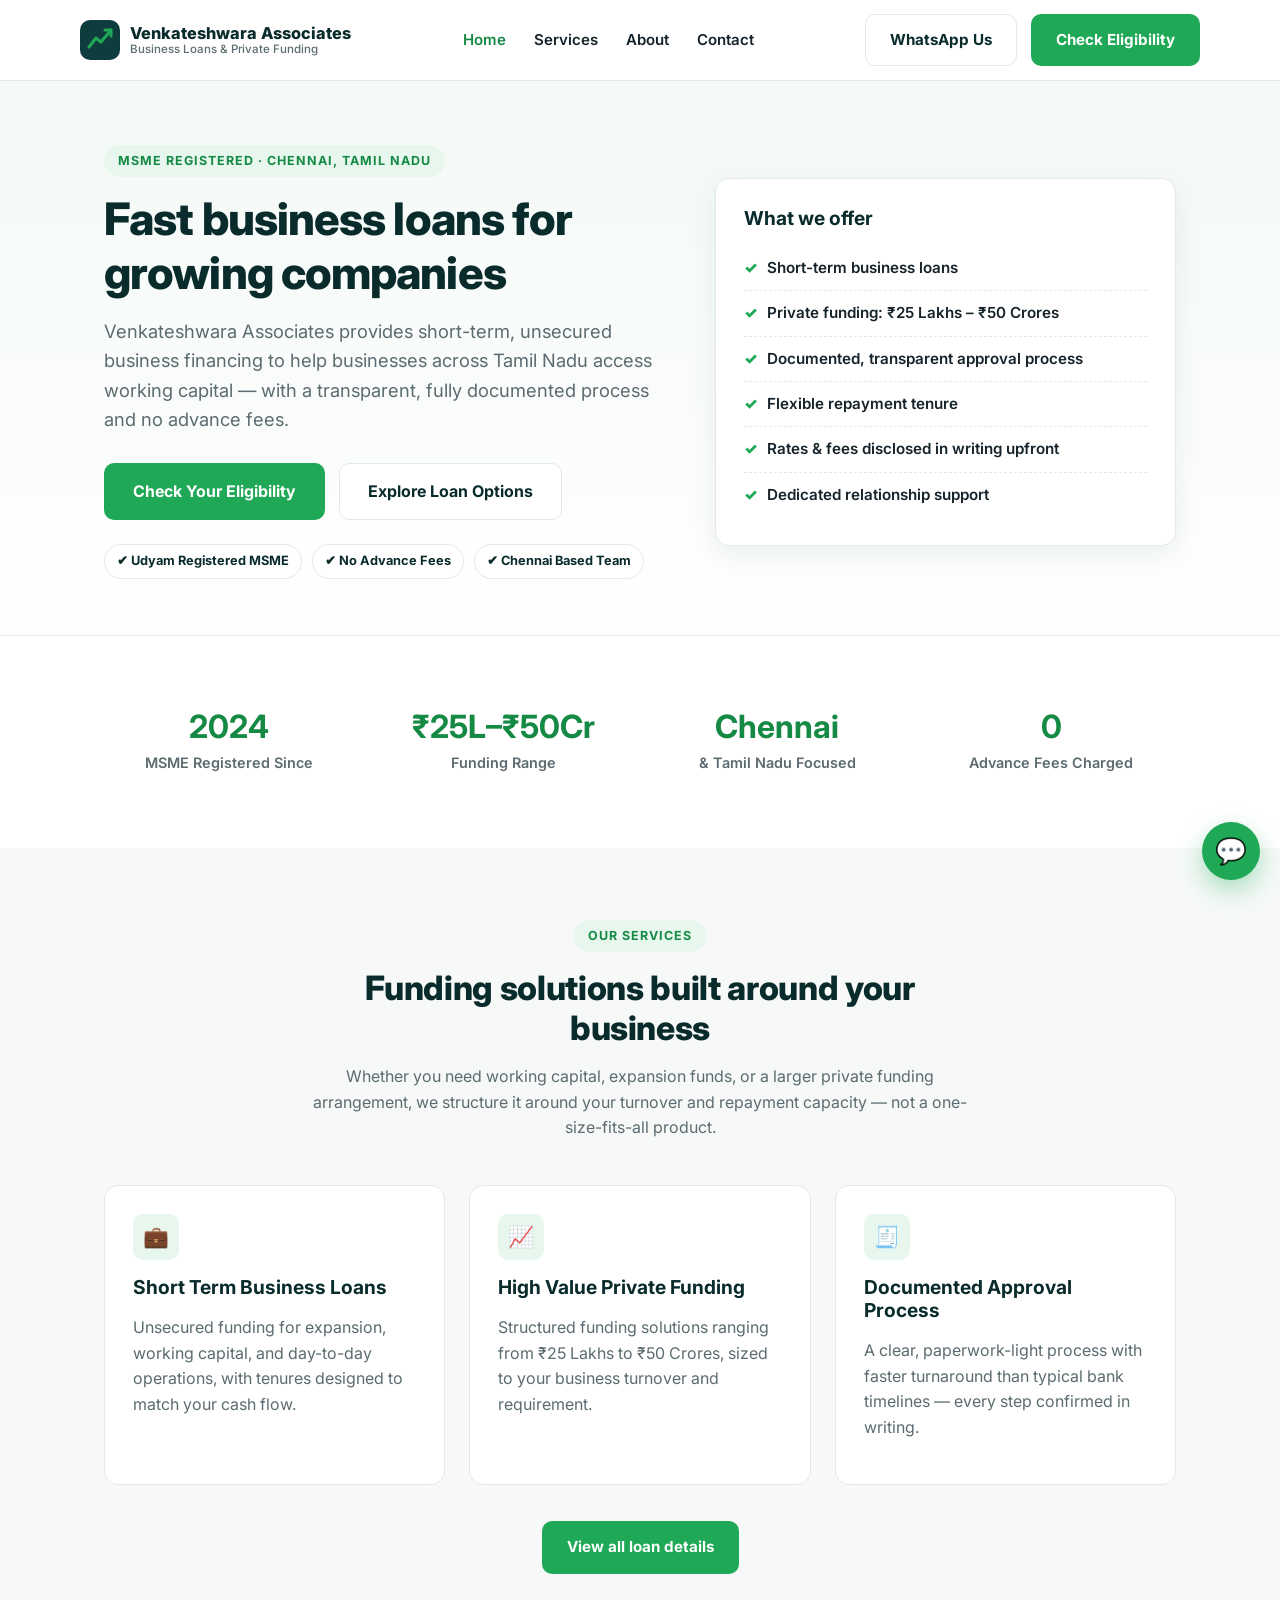
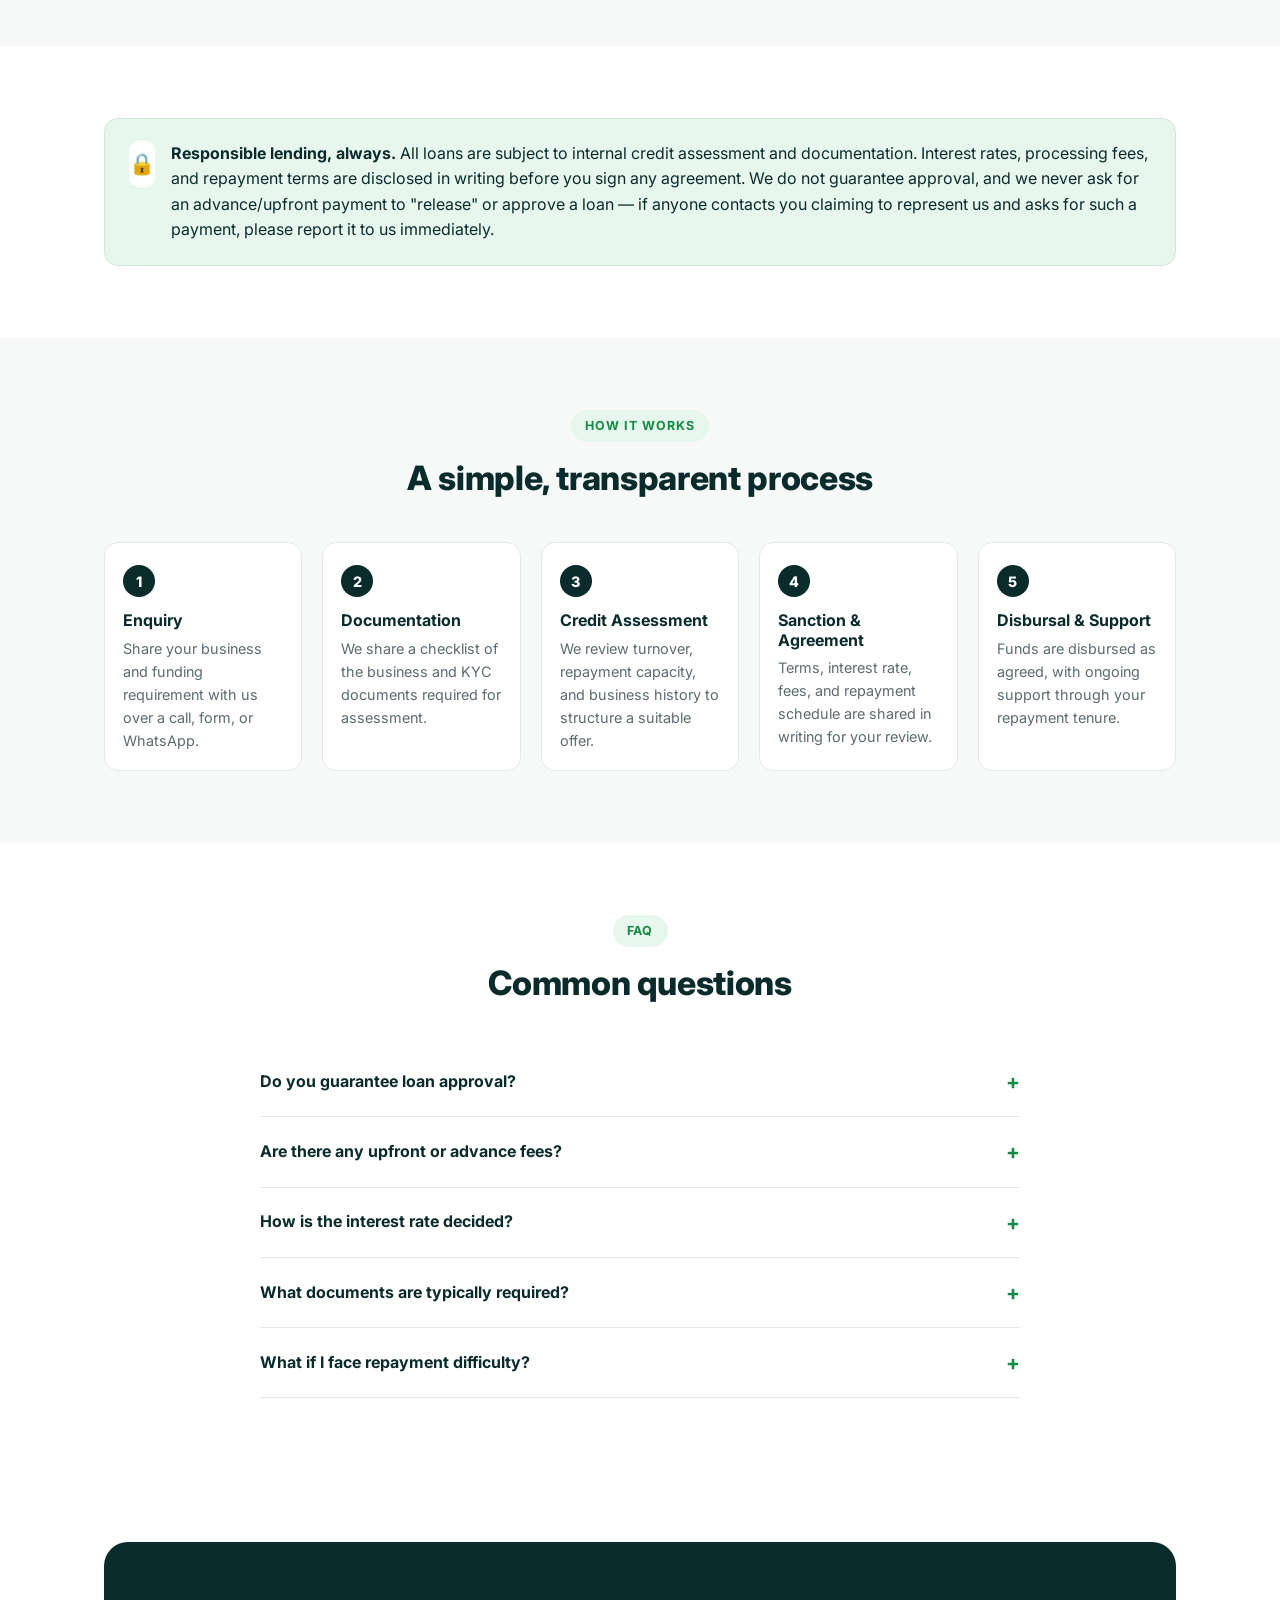
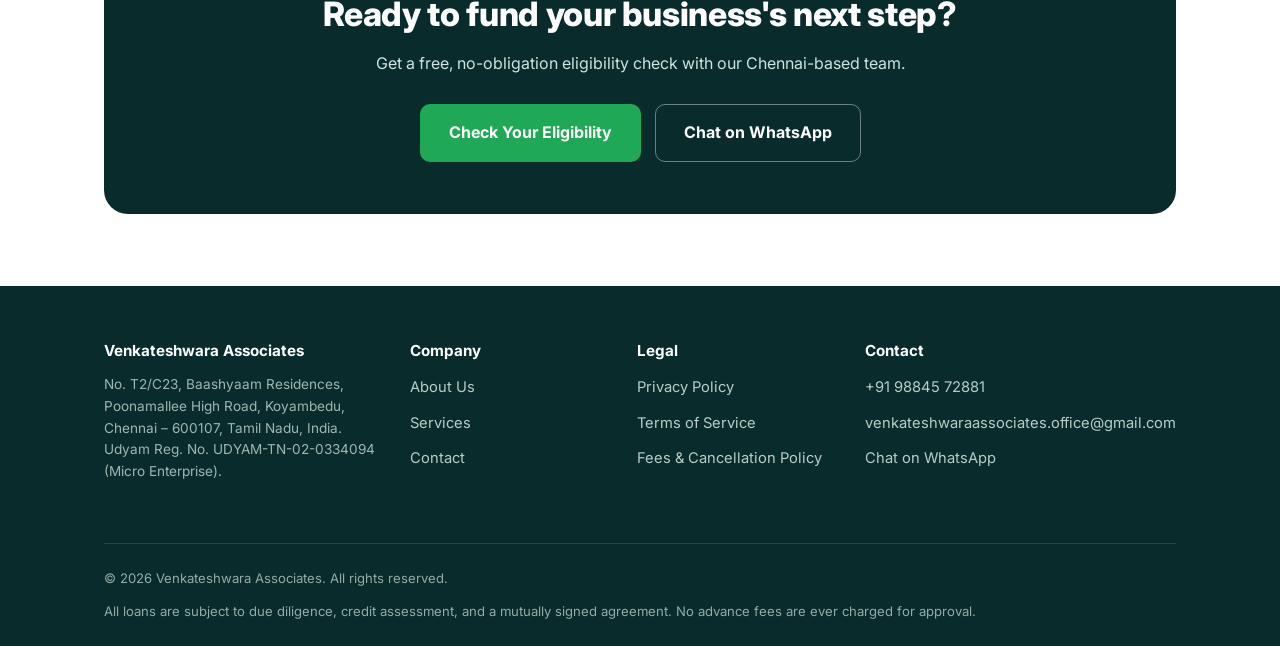
==== index.html @ 2625b945 "Initial commit: Venkateshwara Associates business loan website Static site for business loan and pri" ====
<!doctype html>
<html lang="en">
<head>
  <meta charset="UTF-8" />
  <meta name="viewport" content="width=device-width, initial-scale=1.0" />
  <title>Fast Business Loans for Growing Companies | Venkateshwara Associates, Chennai</title>
  <meta name="description" content="Venkateshwara Associates provides short-term, unsecured business loans and high-value private funding (₹25 Lakhs to ₹50 Crores) to growing businesses in Chennai and Tamil Nadu. MSME registered, transparent process." />
  <link rel="canonical" href="https://venkateshwaraassociates.netlify.app/" />
  <meta property="og:type" content="website" />
  <meta property="og:title" content="Fast Business Loans for Growing Companies | Venkateshwara Associates" />
  <meta property="og:description" content="Short-term unsecured business loans and high-value private funding for businesses across Tamil Nadu. MSME registered, transparent terms, no advance fees." />
  <meta property="og:url" content="https://venkateshwaraassociates.netlify.app/" />
  <meta property="og:image" content="/assets/og-image.png" />
  <meta name="twitter:card" content="summary_large_image" />
  <link rel="icon" href="/assets/logo.svg" type="image/svg+xml" />
  <link rel="preconnect" href="https://fonts.googleapis.com" />
  <link rel="preconnect" href="https://fonts.gstatic.com" crossorigin />
  <link href="https://fonts.googleapis.com/css2?family=Inter:wght@400;500;600;700;800&display=swap" rel="stylesheet" />
  <link rel="stylesheet" href="/css/style.css" />
  <script type="application/ld+json">
  {
    "@context": "https://schema.org",
    "@type": "FinancialService",
    "name": "Venkateshwara Associates",
    "url": "https://venkateshwaraassociates.netlify.app/",
    "logo": "https://venkateshwaraassociates.netlify.app/assets/logo.svg",
    "description": "Short-term unsecured business loans and high-value private funding for growing businesses in Tamil Nadu.",
    "address": {
      "@type": "PostalAddress",
      "streetAddress": "No. T2/C23, Baashyaam Residences, Poonamallee High Road, Koyambedu",
      "addressLocality": "Chennai",
      "addressRegion": "Tamil Nadu",
      "postalCode": "600107",
      "addressCountry": "IN"
    },
    "telephone": "+91-98845-72881",
    "email": "venkateshwaraassociates.office@gmail.com",
    "areaServed": "IN",
    "identifier": "UDYAM-TN-02-0334094"
  }
  </script>
</head>
<body>
  <header class="site-header">
    <div class="container nav">
      <a href="/" class="brand">
        <img src="/assets/logo.svg" width="40" height="40" alt="" />
        <span class="brand-name">Venkateshwara Associates<small>Business Loans &amp; Private Funding</small></span>
      </a>
      <nav>
        <ul class="nav-links">
          <li><a href="/" class="active">Home</a></li>
          <li><a href="/services.html">Services</a></li>
          <li><a href="/about.html">About</a></li>
          <li><a href="/contact.html">Contact</a></li>
        </ul>
      </nav>
      <div class="nav-cta">
        <a class="btn btn-outline" href="https://wa.me/919884572881?text=Hi%2C%20I%27d%20like%20to%20know%20more%20about%20business%20loans." target="_blank" rel="noopener">WhatsApp Us</a>
        <a class="btn btn-primary" href="/contact.html">Check Eligibility</a>
        <button class="nav-toggle" aria-label="Toggle menu" aria-expanded="false"><span></span></button>
      </div>
    </div>
  </header>

  <main>
    <section class="hero">
      <div class="container hero-grid">
        <div>
          <span class="eyebrow">MSME Registered &middot; Chennai, Tamil Nadu</span>
          <h1>Fast business loans for growing companies</h1>
          <p class="lead">Venkateshwara Associates provides short-term, unsecured business financing to help businesses across Tamil Nadu access working capital &mdash; with a transparent, fully documented process and no advance fees.</p>
          <div class="hero-actions">
            <a class="btn btn-primary btn-lg" href="/contact.html">Check Your Eligibility</a>
            <a class="btn btn-outline btn-lg" href="/services.html">Explore Loan Options</a>
          </div>
          <div class="hero-badges">
            <span class="badge">✔ Udyam Registered MSME</span>
            <span class="badge">✔ No Advance Fees</span>
            <span class="badge">✔ Chennai Based Team</span>
          </div>
        </div>
        <div class="hero-card">
          <h3>What we offer</h3>
          <ul>
            <li><span class="tick">✓</span> Short-term business loans</li>
            <li><span class="tick">✓</span> Private funding: ₹25 Lakhs &ndash; ₹50 Crores</li>
            <li><span class="tick">✓</span> Documented, transparent approval process</li>
            <li><span class="tick">✓</span> Flexible repayment tenure</li>
            <li><span class="tick">✓</span> Rates &amp; fees disclosed in writing upfront</li>
            <li><span class="tick">✓</span> Dedicated relationship support</li>
          </ul>
        </div>
      </div>
    </section>

    <section class="section">
      <div class="container">
        <div class="stats">
          <div class="stat"><h3>2024</h3><span>MSME Registered Since</span></div>
          <div class="stat"><h3>₹25L&ndash;₹50Cr</h3><span>Funding Range</span></div>
          <div class="stat"><h3>Chennai</h3><span>&amp; Tamil Nadu Focused</span></div>
          <div class="stat"><h3>0</h3><span>Advance Fees Charged</span></div>
        </div>
      </div>
    </section>

    <section class="section section-soft" id="services">
      <div class="container">
        <div class="section-head">
          <span class="eyebrow">Our Services</span>
          <h2>Funding solutions built around your business</h2>
          <p>Whether you need working capital, expansion funds, or a larger private funding arrangement, we structure it around your turnover and repayment capacity &mdash; not a one-size-fits-all product.</p>
        </div>
        <div class="grid-3">
          <div class="card">
            <div class="card-icon">💼</div>
            <h3>Short Term Business Loans</h3>
            <p>Unsecured funding for expansion, working capital, and day-to-day operations, with tenures designed to match your cash flow.</p>
          </div>
          <div class="card">
            <div class="card-icon">📈</div>
            <h3>High Value Private Funding</h3>
            <p>Structured funding solutions ranging from ₹25 Lakhs to ₹50 Crores, sized to your business turnover and requirement.</p>
          </div>
          <div class="card">
            <div class="card-icon">🧾</div>
            <h3>Documented Approval Process</h3>
            <p>A clear, paperwork-light process with faster turnaround than typical bank timelines &mdash; every step confirmed in writing.</p>
          </div>
        </div>
        <div style="text-align:center; margin-top:36px;">
          <a class="btn btn-primary" href="/services.html">View all loan details</a>
        </div>
      </div>
    </section>

    <section class="section">
      <div class="container">
        <div class="notice">
          <div class="card-icon">🔒</div>
          <p><strong>Responsible lending, always.</strong> All loans are subject to internal credit assessment and documentation. Interest rates, processing fees, and repayment terms are disclosed in writing before you sign any agreement. We do not guarantee approval, and we never ask for an advance/upfront payment to "release" or approve a loan &mdash; if anyone contacts you claiming to represent us and asks for such a payment, please report it to us immediately.</p>
        </div>
      </div>
    </section>

    <section class="section section-soft">
      <div class="container">
        <div class="section-head">
          <span class="eyebrow">How It Works</span>
          <h2>A simple, transparent process</h2>
        </div>
        <div class="process">
          <div class="step"><div class="step-num">1</div><h3>Enquiry</h3><p>Share your business and funding requirement with us over a call, form, or WhatsApp.</p></div>
          <div class="step"><div class="step-num">2</div><h3>Documentation</h3><p>We share a checklist of the business and KYC documents required for assessment.</p></div>
          <div class="step"><div class="step-num">3</div><h3>Credit Assessment</h3><p>We review turnover, repayment capacity, and business history to structure a suitable offer.</p></div>
          <div class="step"><div class="step-num">4</div><h3>Sanction &amp; Agreement</h3><p>Terms, interest rate, fees, and repayment schedule are shared in writing for your review.</p></div>
          <div class="step"><div class="step-num">5</div><h3>Disbursal &amp; Support</h3><p>Funds are disbursed as agreed, with ongoing support through your repayment tenure.</p></div>
        </div>
      </div>
    </section>

    <section class="section" id="faq">
      <div class="container">
        <div class="section-head">
          <span class="eyebrow">FAQ</span>
          <h2>Common questions</h2>
        </div>
        <div style="max-width:760px;margin:0 auto;">
          <details class="faq-item">
            <summary>Do you guarantee loan approval?</summary>
            <p>No. Every application goes through an internal credit assessment based on your business turnover, documentation, and repayment capacity. We only confirm terms in writing once an offer is sanctioned.</p>
          </details>
          <details class="faq-item">
            <summary>Are there any upfront or advance fees?</summary>
            <p>We do not charge any advance/upfront payment to approve or disburse a loan. Any applicable processing fees are disclosed clearly before you sign an agreement, and are deducted from or billed alongside the sanctioned loan &mdash; never collected in advance to "unlock" funding.</p>
          </details>
          <details class="faq-item">
            <summary>How is the interest rate decided?</summary>
            <p>Interest rates depend on the loan amount, tenure, and your business's risk profile, and are shared with you in writing as part of the sanction offer before you agree to proceed.</p>
          </details>
          <details class="faq-item">
            <summary>What documents are typically required?</summary>
            <p>Common requirements include business registration proof, recent bank statements, KYC of the proprietor/partners/directors, and basic financial/turnover details. We'll confirm the exact checklist for your case during the enquiry step.</p>
          </details>
          <details class="faq-item">
            <summary>What if I face repayment difficulty?</summary>
            <p>Contact us as early as possible &mdash; we'd rather work out a revised plan with you than let an account fall into default. Our contact and grievance details are on the <a href="/contact.html">Contact page</a>.</p>
          </details>
        </div>
      </div>
    </section>

    <section class="section">
      <div class="container">
        <div class="cta-band">
          <h2>Ready to fund your business's next step?</h2>
          <p>Get a free, no-obligation eligibility check with our Chennai-based team.</p>
          <div class="hero-actions" style="justify-content:center;">
            <a class="btn btn-primary btn-lg" href="/contact.html">Check Your Eligibility</a>
            <a class="btn btn-outline btn-lg" href="https://wa.me/919884572881?text=Hi%2C%20I%27d%20like%20to%20know%20more%20about%20business%20loans." target="_blank" rel="noopener">Chat on WhatsApp</a>
          </div>
        </div>
      </div>
    </section>
  </main>

  <footer class="site-footer">
    <div class="container">
      <div class="footer-grid">
        <div>
          <h4>Venkateshwara Associates</h4>
          <p class="foot-legal">No. T2/C23, Baashyaam Residences, Poonamallee High Road, Koyambedu, Chennai &ndash; 600107, Tamil Nadu, India. Udyam Reg. No. UDYAM-TN-02-0334094 (Micro Enterprise).</p>
        </div>
        <div>
          <h4>Company</h4>
          <ul>
            <li><a href="/about.html">About Us</a></li>
            <li><a href="/services.html">Services</a></li>
            <li><a href="/contact.html">Contact</a></li>
          </ul>
        </div>
        <div>
          <h4>Legal</h4>
          <ul>
            <li><a href="/privacy-policy.html">Privacy Policy</a></li>
            <li><a href="/terms-of-service.html">Terms of Service</a></li>
            <li><a href="/refund-policy.html">Fees &amp; Cancellation Policy</a></li>
          </ul>
        </div>
        <div>
          <h4>Contact</h4>
          <ul>
            <li><a href="tel:+919884572881">+91 98845 72881</a></li>
            <li><a href="mailto:venkateshwaraassociates.office@gmail.com">venkateshwaraassociates.office@gmail.com</a></li>
            <li><a href="https://wa.me/919884572881" target="_blank" rel="noopener">Chat on WhatsApp</a></li>
          </ul>
        </div>
      </div>
      <div class="footer-bottom">
        <span>&copy; <span id="year"></span> Venkateshwara Associates. All rights reserved.</span>
        <span>All loans are subject to due diligence, credit assessment, and a mutually signed agreement. No advance fees are ever charged for approval.</span>
      </div>
    </div>
  </footer>

  <a class="whatsapp-fab" href="https://wa.me/919884572881?text=Hi%2C%20I%27d%20like%20to%20know%20more%20about%20business%20loans." target="_blank" rel="noopener" aria-label="Chat on WhatsApp">💬</a>
  <script src="/js/main.js"></script>
</body>
</html>
---- css/style.css ----
/* ===== Design tokens ===== */
:root {
  --navy: #0f3d3e;
  --navy-dark: #0a2b2c;
  --ink: #16232a;
  --muted: #5b6b70;
  --line: #e4e9e8;
  --bg: #ffffff;
  --bg-soft: #f6f9f8;
  --accent: #1fa855;
  --accent-dark: #158a44;
  --accent-soft: #e8f7ee;
  --radius: 14px;
  --shadow: 0 8px 30px rgba(15, 61, 62, 0.08);
  --maxw: 1120px;
  font-size: 16px;
}

* { box-sizing: border-box; }
html { scroll-behavior: smooth; }

body {
  margin: 0;
  font-family: "Inter", -apple-system, BlinkMacSystemFont, "Segoe UI", Roboto, Helvetica, Arial, sans-serif;
  color: var(--ink);
  background: var(--bg);
  line-height: 1.6;
  -webkit-font-smoothing: antialiased;
}

img { max-width: 100%; display: block; }
a { color: var(--navy); }
.container {
  max-width: var(--maxw);
  margin: 0 auto;
  padding: 0 24px;
}

h1, h2, h3, h4 { line-height: 1.2; margin: 0 0 16px; color: var(--navy-dark); }
h1 { font-size: clamp(2rem, 4vw, 2.8rem); font-weight: 800; letter-spacing: -0.02em; }
h2 { font-size: clamp(1.5rem, 3vw, 2.1rem); font-weight: 800; letter-spacing: -0.01em; }
h3 { font-size: 1.2rem; font-weight: 700; }
p { margin: 0 0 16px; color: var(--muted); }
.lead { font-size: 1.15rem; color: var(--muted); }
.section { padding: 72px 0; }
.section-soft { background: var(--bg-soft); }
.section-head { max-width: 680px; margin: 0 auto 44px; text-align: center; }
.eyebrow {
  display: inline-block;
  font-size: 0.78rem;
  font-weight: 700;
  letter-spacing: 0.08em;
  text-transform: uppercase;
  color: var(--accent-dark);
  background: var(--accent-soft);
  padding: 6px 14px;
  border-radius: 999px;
  margin-bottom: 16px;
}

/* ===== Buttons ===== */
.btn {
  display: inline-flex;
  align-items: center;
  gap: 8px;
  padding: 13px 24px;
  border-radius: 10px;
  font-weight: 700;
  font-size: 0.95rem;
  text-decoration: none;
  border: 1px solid transparent;
  cursor: pointer;
  transition: transform .15s ease, box-shadow .15s ease, background .15s ease;
}
.btn-primary { background: var(--accent); color: #fff; }
.btn-primary:hover { background: var(--accent-dark); transform: translateY(-1px); box-shadow: 0 6px 18px rgba(31,168,85,.28); }
.btn-outline { background: #fff; color: var(--navy-dark); border-color: var(--line); }
.btn-outline:hover { border-color: var(--navy-dark); transform: translateY(-1px); }
.btn-block { width: 100%; justify-content: center; }
.btn-lg { padding: 15px 28px; font-size: 1rem; }

/* ===== Header ===== */
.site-header {
  position: sticky;
  top: 0;
  z-index: 50;
  background: rgba(255,255,255,.92);
  backdrop-filter: saturate(180%) blur(8px);
  border-bottom: 1px solid var(--line);
}
.nav {
  display: flex;
  align-items: center;
  justify-content: space-between;
  padding: 14px 0;
}
.brand { display: flex; align-items: center; gap: 10px; text-decoration: none; }
.brand-name { font-weight: 800; color: var(--navy-dark); font-size: 1.02rem; line-height: 1.15; }
.brand-name small { display: block; font-weight: 500; color: var(--muted); font-size: 0.72rem; }
.nav-links { display: flex; align-items: center; gap: 28px; list-style: none; margin: 0; padding: 0; }
.nav-links a {
  text-decoration: none;
  color: var(--ink);
  font-weight: 600;
  font-size: 0.94rem;
}
.nav-links a:hover { color: var(--accent-dark); }
.nav-links a.active { color: var(--accent-dark); }
.nav-cta { display: flex; align-items: center; gap: 14px; }
.nav-toggle {
  display: none;
  background: none;
  border: 1px solid var(--line);
  border-radius: 8px;
  width: 42px;
  height: 42px;
  align-items: center;
  justify-content: center;
  cursor: pointer;
}
.nav-toggle span, .nav-toggle span::before, .nav-toggle span::after {
  content: "";
  display: block;
  width: 18px;
  height: 2px;
  background: var(--navy-dark);
  position: relative;
}
.nav-toggle span::before { position: absolute; top: -6px; }
.nav-toggle span::after { position: absolute; top: 6px; }

@media (max-width: 860px) {
  .nav-links { position: fixed; inset: 64px 16px auto 16px; background: #fff; border: 1px solid var(--line); border-radius: 14px; flex-direction: column; align-items: flex-start; padding: 18px; box-shadow: var(--shadow); display: none; gap: 16px; }
  .nav-links.open { display: flex; }
  .nav-toggle { display: flex; }
  .nav-cta .btn-outline { display: none; }
}

/* ===== Hero ===== */
.hero {
  padding: 64px 0 56px;
  background: linear-gradient(180deg, #f3f9f6 0%, #ffffff 100%);
  border-bottom: 1px solid var(--line);
}
.hero-grid { display: grid; grid-template-columns: 1.1fr 0.9fr; gap: 48px; align-items: center; }
@media (max-width: 900px) { .hero-grid { grid-template-columns: 1fr; } }
.hero-actions { display: flex; gap: 14px; flex-wrap: wrap; margin-top: 28px; }
.hero-badges { display: flex; gap: 10px; flex-wrap: wrap; margin-top: 24px; }
.badge {
  display: inline-flex; align-items: center; gap: 6px;
  font-size: 0.8rem; font-weight: 700; color: var(--navy-dark);
  background: #fff; border: 1px solid var(--line); border-radius: 999px; padding: 6px 12px;
}
.hero-card {
  background: #fff; border: 1px solid var(--line); border-radius: var(--radius);
  box-shadow: var(--shadow); padding: 28px;
}
.hero-card ul { margin: 0; padding: 0; list-style: none; }
.hero-card li { display: flex; gap: 10px; padding: 10px 0; border-bottom: 1px dashed var(--line); color: var(--ink); font-weight: 600; font-size: 0.95rem; }
.hero-card li:last-child { border-bottom: none; }
.tick { color: var(--accent); font-weight: 900; }

/* ===== Stats ===== */
.stats { display: grid; grid-template-columns: repeat(4, 1fr); gap: 24px; text-align: center; }
@media (max-width: 720px) { .stats { grid-template-columns: repeat(2, 1fr); } }
.stat h3 { font-size: 2rem; color: var(--accent-dark); margin-bottom: 4px; }
.stat span { color: var(--muted); font-size: 0.9rem; font-weight: 600; }

/* ===== Cards / grids ===== */
.grid-3 { display: grid; grid-template-columns: repeat(3, 1fr); gap: 24px; }
.grid-2 { display: grid; grid-template-columns: repeat(2, 1fr); gap: 24px; }
@media (max-width: 900px) { .grid-3 { grid-template-columns: repeat(2, 1fr); } }
@media (max-width: 640px) { .grid-3, .grid-2 { grid-template-columns: 1fr; } }

.card {
  background: #fff;
  border: 1px solid var(--line);
  border-radius: var(--radius);
  padding: 28px;
  transition: box-shadow .2s ease, transform .2s ease;
}
.card:hover { box-shadow: var(--shadow); transform: translateY(-2px); }
.card-icon {
  width: 46px; height: 46px; border-radius: 10px;
  background: var(--accent-soft); color: var(--accent-dark);
  display: flex; align-items: center; justify-content: center;
  font-size: 1.3rem; margin-bottom: 16px;
}
.card ul { padding-left: 18px; margin: 12px 0 0; color: var(--muted); }
.card ul li { margin-bottom: 6px; }

/* ===== Process ===== */
.process { display: grid; grid-template-columns: repeat(5, 1fr); gap: 20px; counter-reset: step; }
@media (max-width: 960px) { .process { grid-template-columns: repeat(2, 1fr); } }
@media (max-width: 560px) { .process { grid-template-columns: 1fr; } }
.step { position: relative; padding: 22px 18px 18px; border: 1px solid var(--line); border-radius: var(--radius); background: #fff; }
.step-num {
  width: 32px; height: 32px; border-radius: 50%;
  background: var(--navy-dark); color: #fff; font-weight: 800; font-size: 0.9rem;
  display: flex; align-items: center; justify-content: center; margin-bottom: 14px;
}
.step h3 { font-size: 1rem; margin-bottom: 6px; }
.step p { font-size: 0.9rem; margin: 0; }

/* ===== Trust / notice ===== */
.notice {
  border: 1px solid #cfe9d8;
  background: var(--accent-soft);
  border-radius: var(--radius);
  padding: 22px 24px;
  display: flex;
  gap: 16px;
}
.notice .card-icon { background: #fff; }
.notice p { color: var(--navy-dark); margin: 0; }

/* ===== FAQ ===== */
.faq-item { border-bottom: 1px solid var(--line); padding: 18px 0; }
.faq-item summary {
  cursor: pointer; font-weight: 700; color: var(--navy-dark);
  list-style: none; display: flex; justify-content: space-between; align-items: center; gap: 12px;
}
.faq-item summary::-webkit-details-marker { display: none; }
.faq-item summary::after { content: "+"; font-size: 1.3rem; color: var(--accent-dark); }
.faq-item[open] summary::after { content: "\2212"; }
.faq-item p { margin-top: 12px; }

/* ===== CTA band ===== */
.cta-band {
  background: var(--navy-dark);
  color: #fff;
  border-radius: 24px;
  padding: 52px 40px;
  text-align: center;
}
.cta-band h2, .cta-band p { color: #fff; }
.cta-band p { color: #cfe4e0; }
.cta-band .btn-outline { background: transparent; color: #fff; border-color: rgba(255,255,255,.4); }
.cta-band .btn-outline:hover { border-color: #fff; }

/* ===== Footer ===== */
.site-footer { background: var(--navy-dark); color: #d9e6e3; padding: 56px 0 24px; }
.footer-grid { display: grid; grid-template-columns: 1.4fr 1fr 1fr 1fr; gap: 32px; }
@media (max-width: 800px) { .footer-grid { grid-template-columns: 1fr 1fr; } }
@media (max-width: 520px) { .footer-grid { grid-template-columns: 1fr; } }
.site-footer h4 { color: #fff; font-size: 0.95rem; margin-bottom: 14px; }
.site-footer a { color: #b9cdc8; text-decoration: none; font-size: 0.92rem; }
.site-footer a:hover { color: #fff; }
.site-footer ul { list-style: none; padding: 0; margin: 0; display: flex; flex-direction: column; gap: 10px; }
.footer-bottom {
  margin-top: 44px; padding-top: 24px; border-top: 1px solid rgba(255,255,255,.12);
  display: flex; justify-content: space-between; flex-wrap: wrap; gap: 12px;
  font-size: 0.82rem; color: #94aca6;
}
.foot-legal { max-width: 340px; font-size: 0.85rem; color: #9fb6b1; }

/* ===== Misc pages ===== */
.page-hero { padding: 48px 0 8px; }
.legal h2 { margin-top: 36px; }
.legal p, .legal li { color: var(--muted); }
.breadcrumb { font-size: 0.85rem; color: var(--muted); margin-bottom: 8px; }
.breadcrumb a { color: var(--muted); }

.form-grid { display: grid; grid-template-columns: 1fr 1fr; gap: 18px; }
@media (max-width: 640px) { .form-grid { grid-template-columns: 1fr; } }
.field { display: flex; flex-direction: column; gap: 6px; }
.field label { font-weight: 700; font-size: 0.88rem; color: var(--navy-dark); }
.field input, .field select, .field textarea {
  padding: 12px 14px; border: 1px solid var(--line); border-radius: 10px; font: inherit; color: var(--ink); background: #fff;
}
.field input:focus, .field select:focus, .field textarea:focus { outline: 2px solid var(--accent); outline-offset: 1px; }
.field-full { grid-column: 1 / -1; }
.form-note { font-size: 0.85rem; color: var(--muted); margin-top: 14px; }

.contact-grid { display: grid; grid-template-columns: 1fr 1fr; gap: 40px; align-items: start; }
@media (max-width: 860px) { .contact-grid { grid-template-columns: 1fr; } }
.info-card { border: 1px solid var(--line); border-radius: var(--radius); padding: 26px; background: #fff; margin-bottom: 18px; }
.info-card h3 { margin-bottom: 8px; }

.whatsapp-fab {
  position: fixed; right: 20px; bottom: 20px; z-index: 60;
  width: 58px; height: 58px; border-radius: 50%;
  background: var(--accent); color: #fff; display: flex; align-items: center; justify-content: center;
  box-shadow: 0 10px 24px rgba(31,168,85,.35); text-decoration: none; font-size: 1.6rem;
}
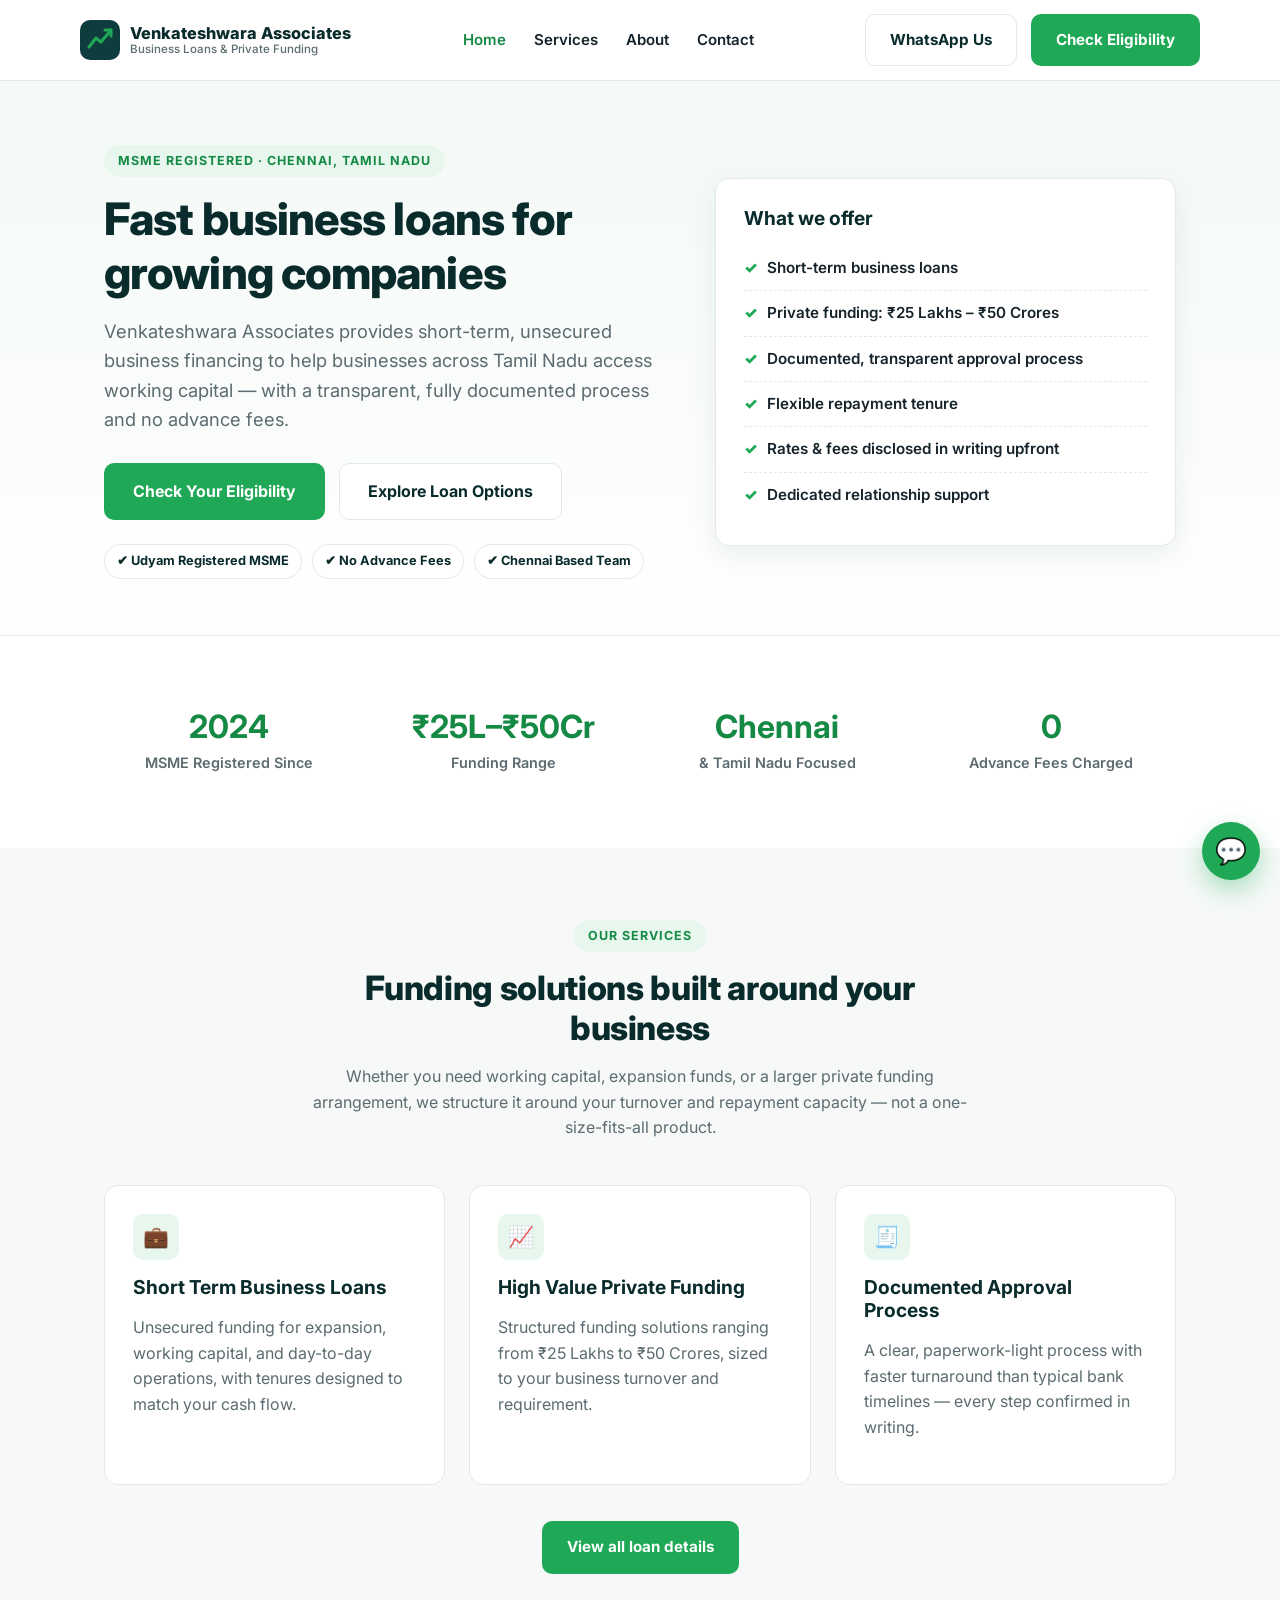
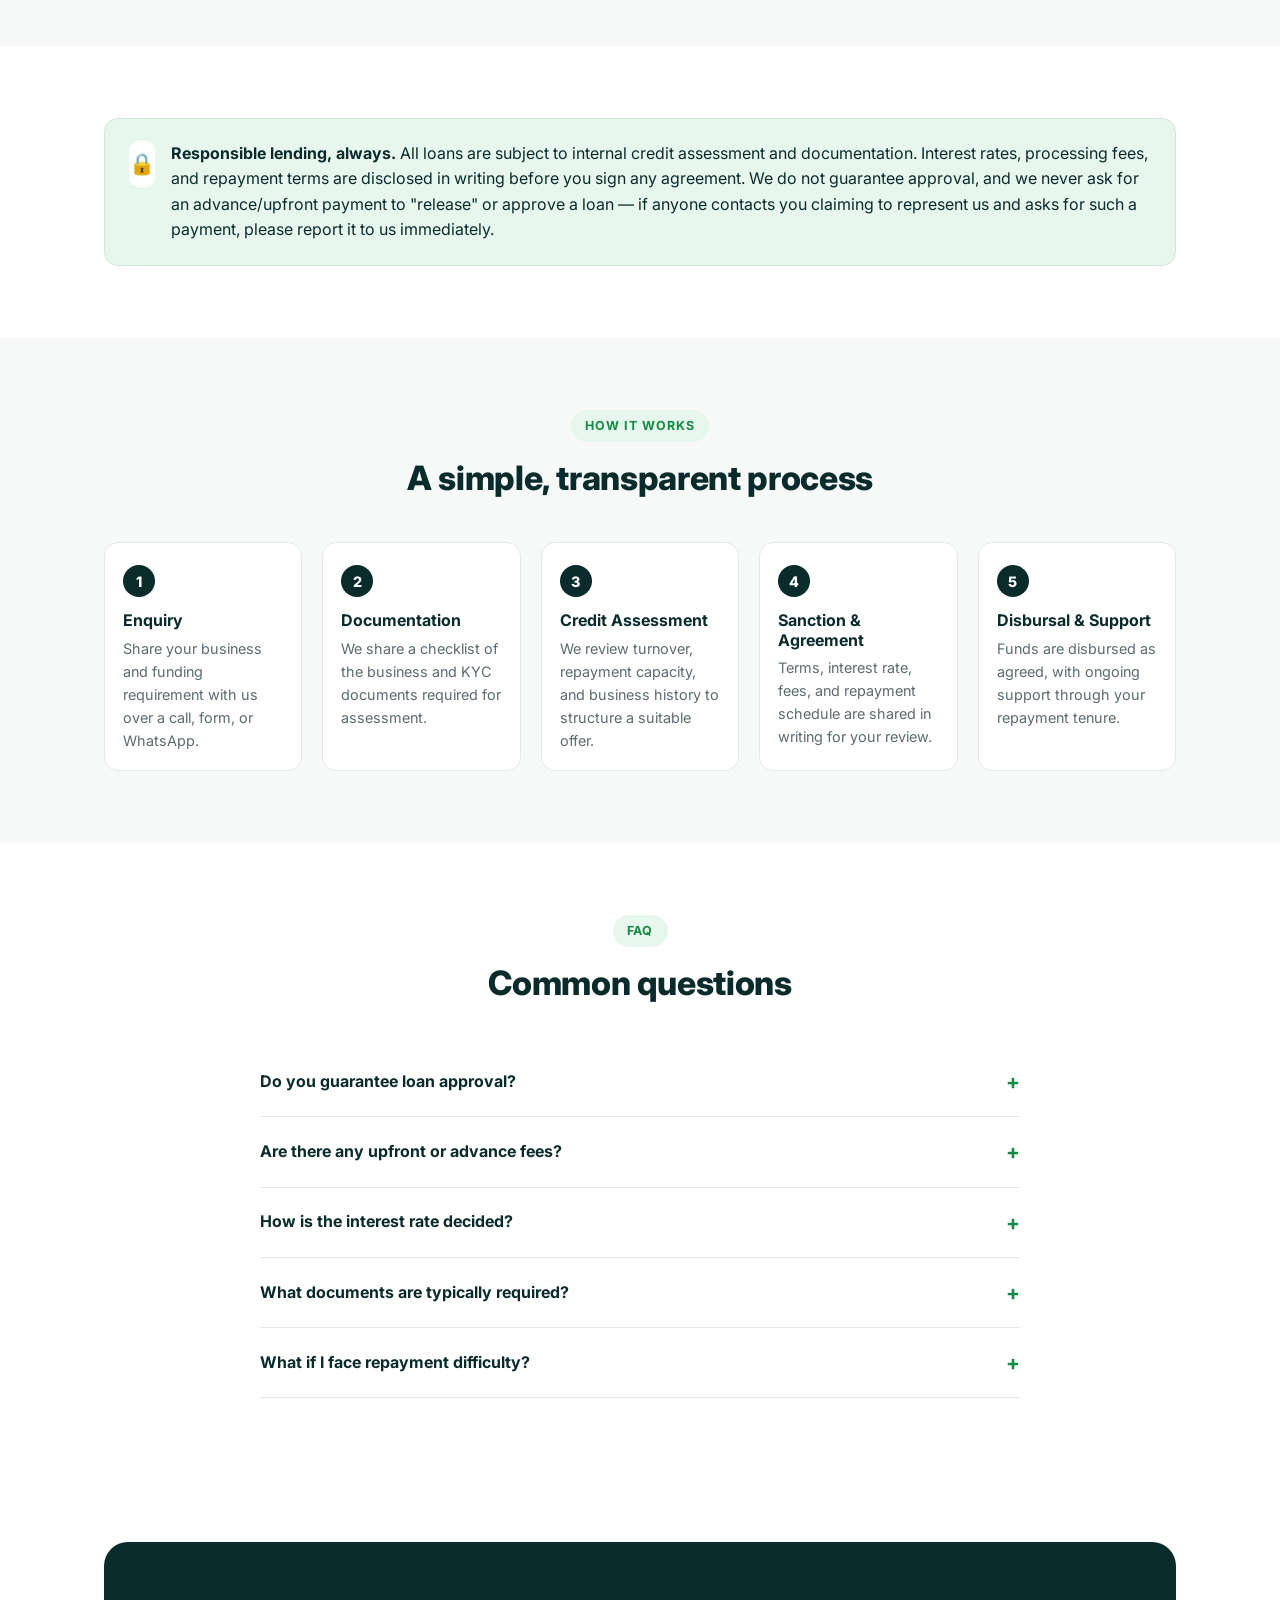
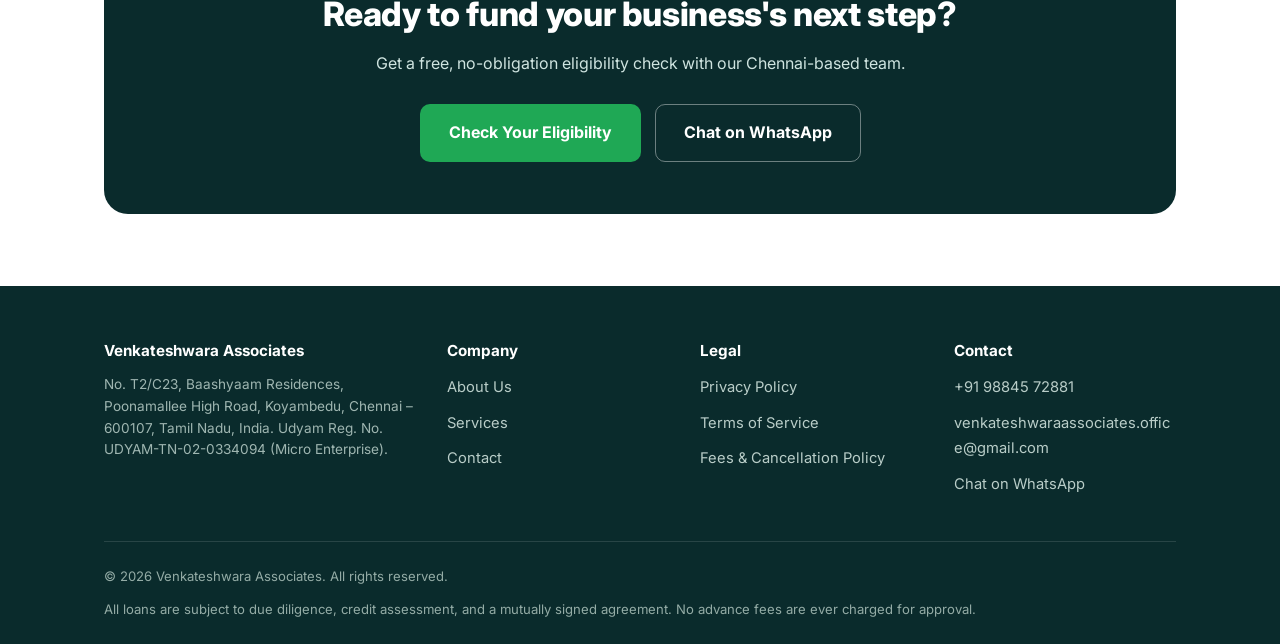
==== commit 6b748a0f: "Fix mobile responsiveness across all pages - Header no longer wraps/overlaps on narrow screens: bran" ====
--- a/index.html
+++ b/index.html
@@ -57,7 +57,7 @@
       </nav>
       <div class="nav-cta">
         <a class="btn btn-outline" href="https://wa.me/919884572881?text=Hi%2C%20I%27d%20like%20to%20know%20more%20about%20business%20loans." target="_blank" rel="noopener">WhatsApp Us</a>
-        <a class="btn btn-primary" href="/contact.html">Check Eligibility</a>
+        <a class="btn btn-primary nav-apply" href="/contact.html"><span class="cta-full">Check Eligibility</span><span class="cta-short">Apply</span></a>
         <button class="nav-toggle" aria-label="Toggle menu" aria-expanded="false"><span></span></button>
       </div>
     </div>
--- a/css/style.css
+++ b/css/style.css
@@ -17,7 +17,7 @@
 }
 
 * { box-sizing: border-box; }
-html { scroll-behavior: smooth; }
+html { scroll-behavior: smooth; overflow-x: hidden; }
 
 body {
   margin: 0;
@@ -26,14 +26,23 @@
   background: var(--bg);
   line-height: 1.6;
   -webkit-font-smoothing: antialiased;
+  overflow-x: hidden;
 }
 
 img { max-width: 100%; display: block; }
-a { color: var(--navy); }
+a { color: var(--navy); overflow-wrap: break-word; word-break: break-word; }
+p, li, h1, h2, h3, h4 { overflow-wrap: break-word; word-break: break-word; }
 .container {
   max-width: var(--maxw);
   margin: 0 auto;
   padding: 0 24px;
+}
+
+/* Grid children must be allowed to shrink below their content's natural width,
+   otherwise a long unbroken string (e.g. an email address) forces the whole
+   grid track to overflow the viewport on narrow screens. */
+.grid-2 > *, .grid-3 > *, .contact-grid > *, .footer-grid > *, .hero-grid > *, .process > * {
+  min-width: 0;
 }
 
 h1, h2, h3, h4 { line-height: 1.2; margin: 0 0 16px; color: var(--navy-dark); }
@@ -43,6 +52,16 @@
 p { margin: 0 0 16px; color: var(--muted); }
 .lead { font-size: 1.15rem; color: var(--muted); }
 .section { padding: 72px 0; }
+@media (max-width: 600px) {
+  .container { padding: 0 18px; }
+  .section { padding: 44px 0; }
+  .hero { padding: 40px 0 32px; }
+  .page-hero { padding: 32px 0 4px; }
+  .cta-band { padding: 36px 22px; border-radius: 18px; }
+  .card { padding: 22px; }
+  .info-card { padding: 20px; }
+  .section-head { margin-bottom: 30px; }
+}
 .section-soft { background: var(--bg-soft); }
 .section-head { max-width: 680px; margin: 0 auto 44px; text-align: center; }
 .eyebrow {
@@ -107,6 +126,7 @@
 .nav-links a:hover { color: var(--accent-dark); }
 .nav-links a.active { color: var(--accent-dark); }
 .nav-cta { display: flex; align-items: center; gap: 14px; }
+.nav-apply .cta-short { display: none; }
 .nav-toggle {
   display: none;
   background: none;
@@ -130,10 +150,26 @@
 .nav-toggle span::after { position: absolute; top: 6px; }
 
 @media (max-width: 860px) {
-  .nav-links { position: fixed; inset: 64px 16px auto 16px; background: #fff; border: 1px solid var(--line); border-radius: 14px; flex-direction: column; align-items: flex-start; padding: 18px; box-shadow: var(--shadow); display: none; gap: 16px; }
+  .nav-links { position: fixed; inset: 64px 16px auto 16px; background: #fff; border: 1px solid var(--line); border-radius: 14px; flex-direction: column; align-items: flex-start; padding: 18px; box-shadow: var(--shadow); display: none; gap: 16px; max-height: calc(100vh - 90px); overflow-y: auto; }
   .nav-links.open { display: flex; }
-  .nav-toggle { display: flex; }
+  .nav-toggle { display: flex; flex: none; }
   .nav-cta .btn-outline { display: none; }
+}
+
+@media (max-width: 560px) {
+  .nav { padding: 10px 0; gap: 8px; flex-wrap: nowrap; }
+  .brand { gap: 8px; min-width: 0; flex: 1 1 auto; }
+  .brand img { width: 32px; height: 32px; flex-shrink: 0; }
+  .brand-name { font-size: 0.86rem; line-height: 1.2; }
+  .brand-name small { display: none; }
+  .nav-cta { gap: 8px; flex-shrink: 0; }
+  .nav-cta .btn-primary { padding: 10px 14px; font-size: 0.8rem; white-space: nowrap; }
+  .nav-toggle { width: 38px; height: 38px; }
+}
+
+@media (max-width: 380px) {
+  .nav-apply .cta-full { display: none; }
+  .nav-apply .cta-short { display: inline; }
 }
 
 /* ===== Hero ===== */
@@ -283,3 +319,6 @@
   background: var(--accent); color: #fff; display: flex; align-items: center; justify-content: center;
   box-shadow: 0 10px 24px rgba(31,168,85,.35); text-decoration: none; font-size: 1.6rem;
 }
+@media (max-width: 600px) {
+  .whatsapp-fab { width: 46px; height: 46px; right: 14px; bottom: 14px; font-size: 1.3rem; }
+}
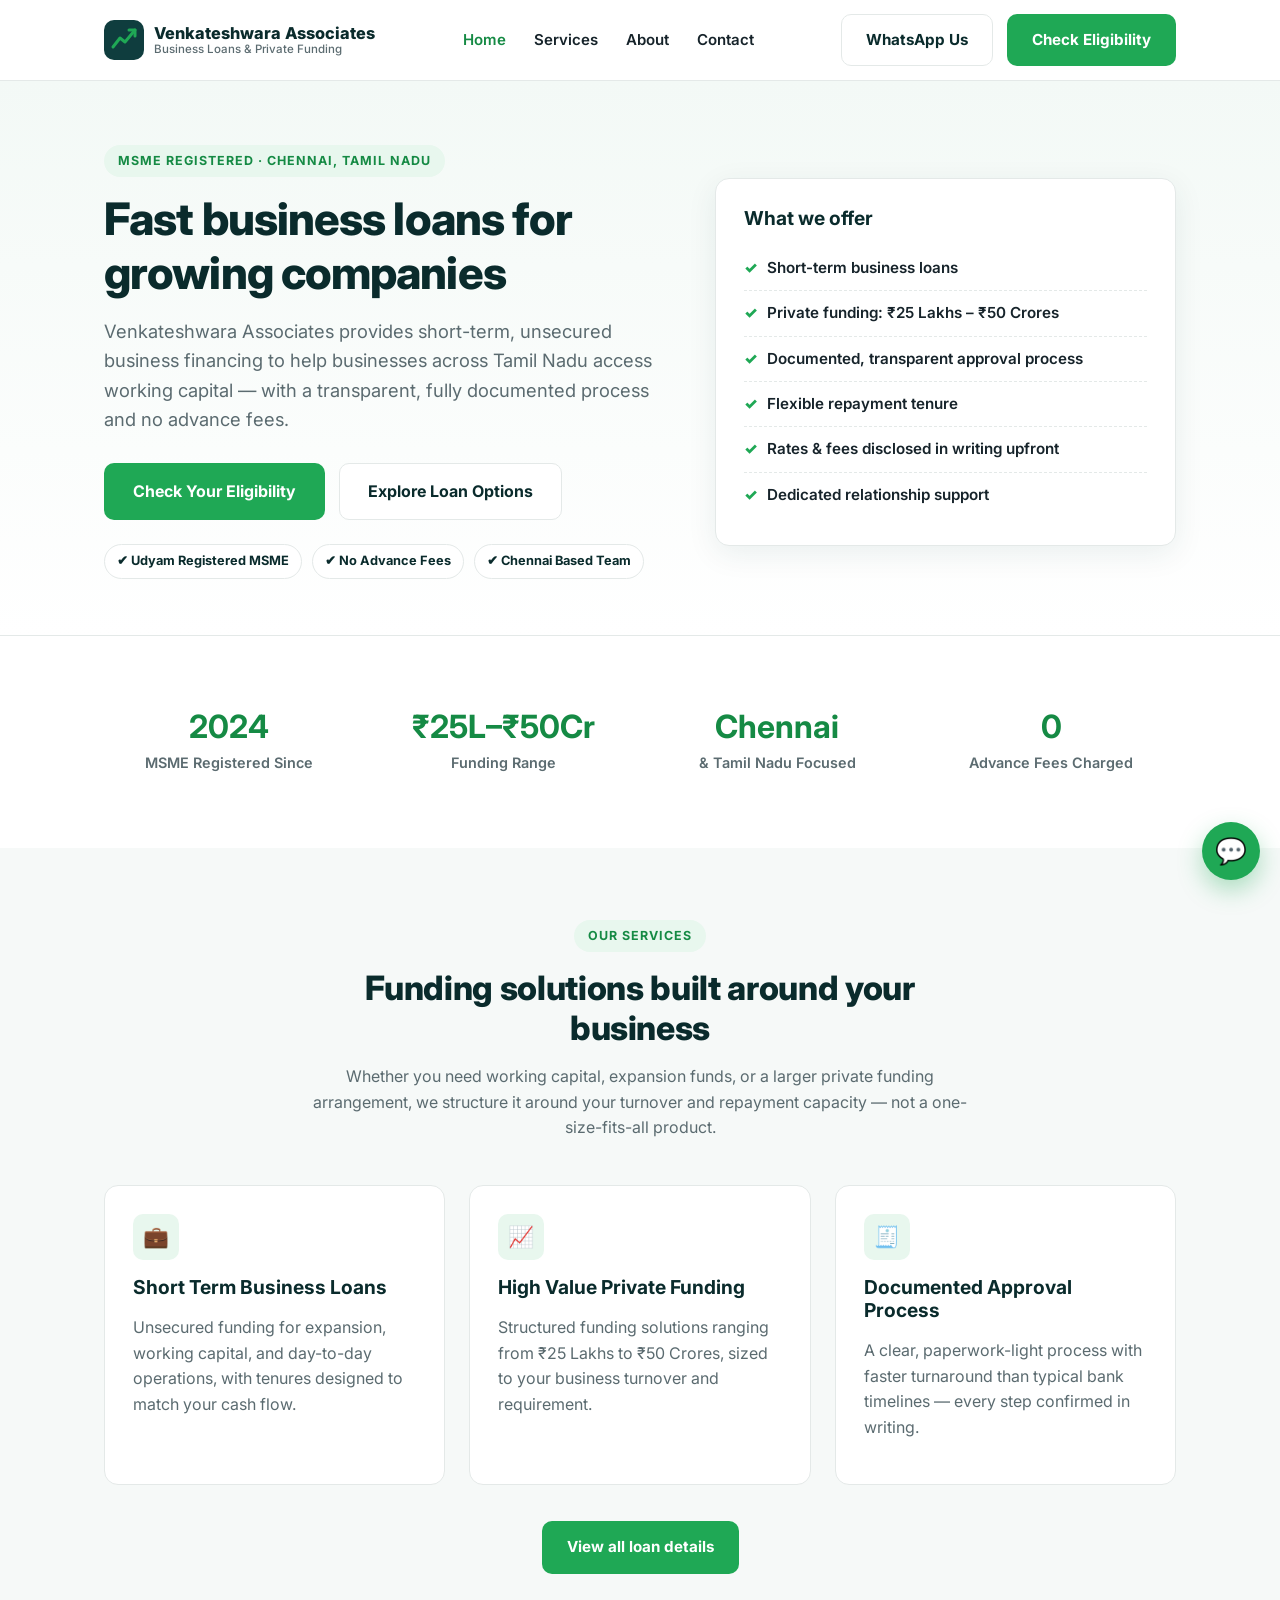
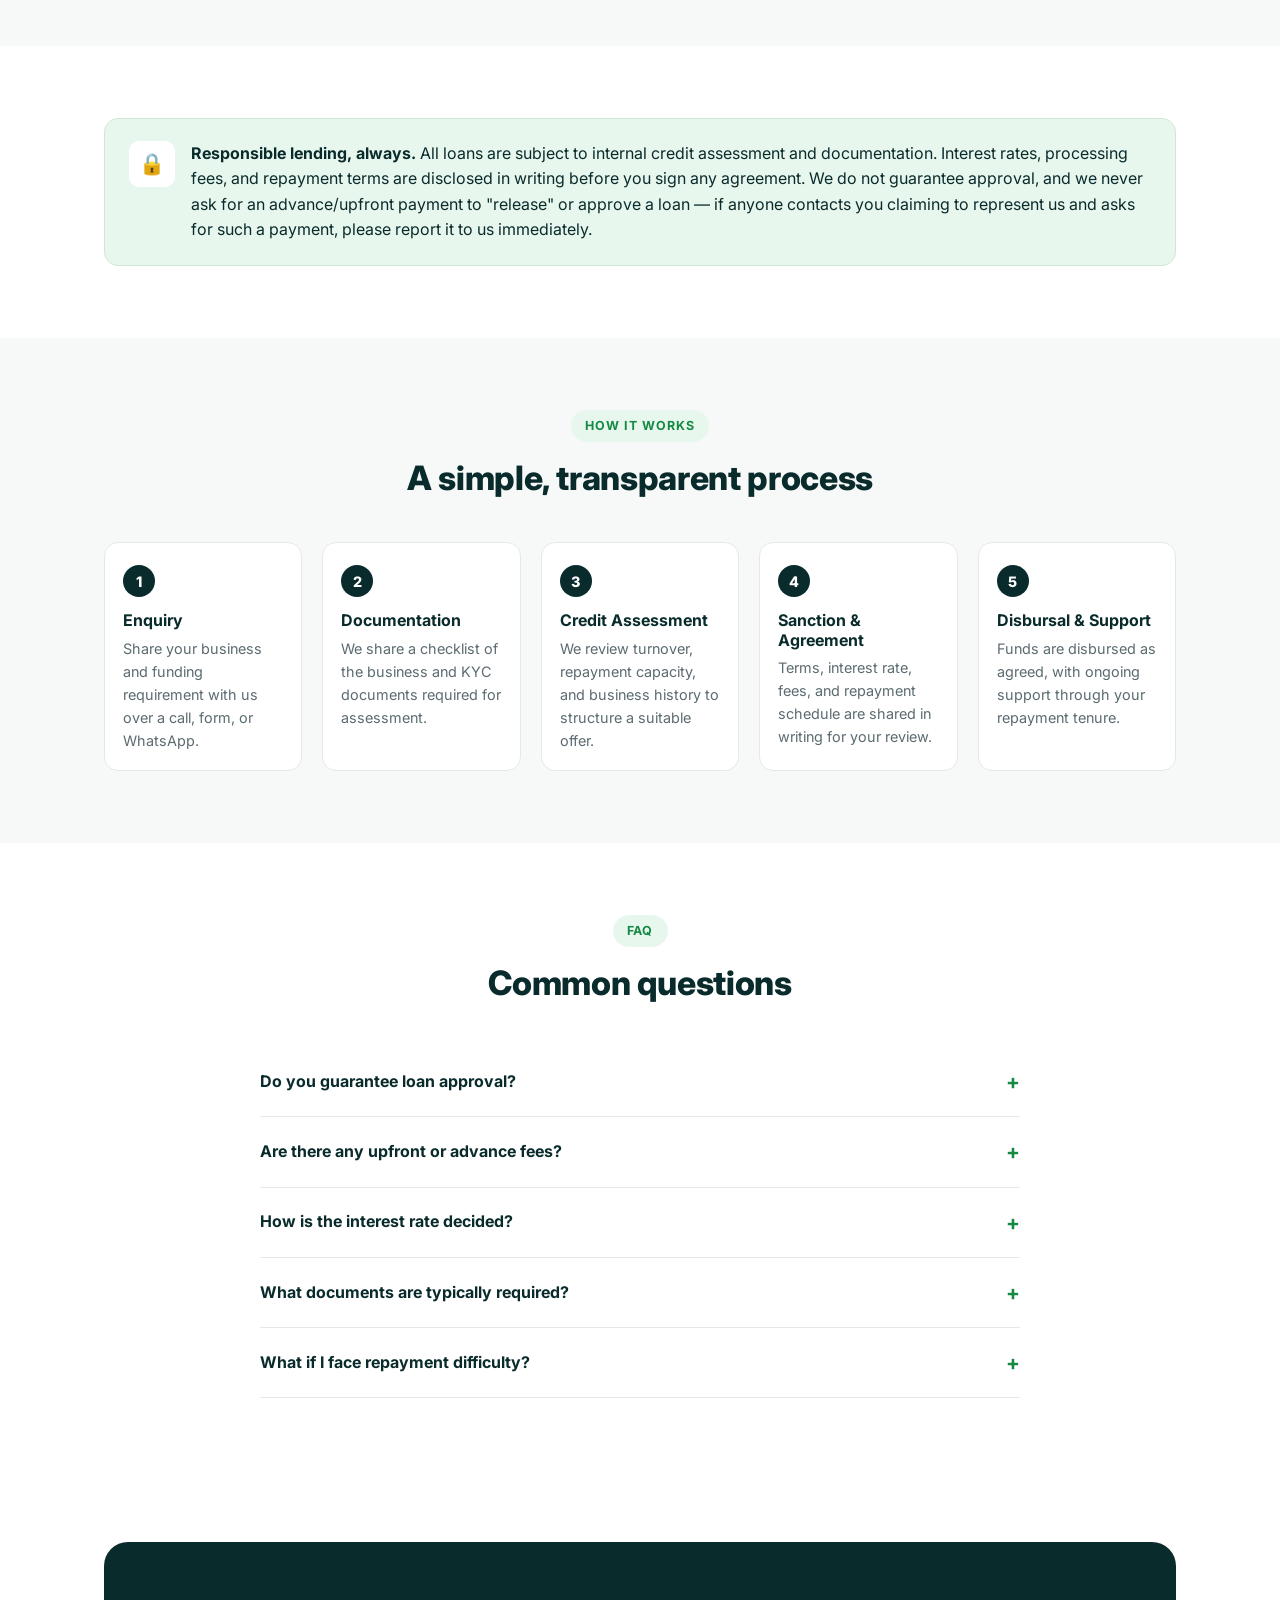
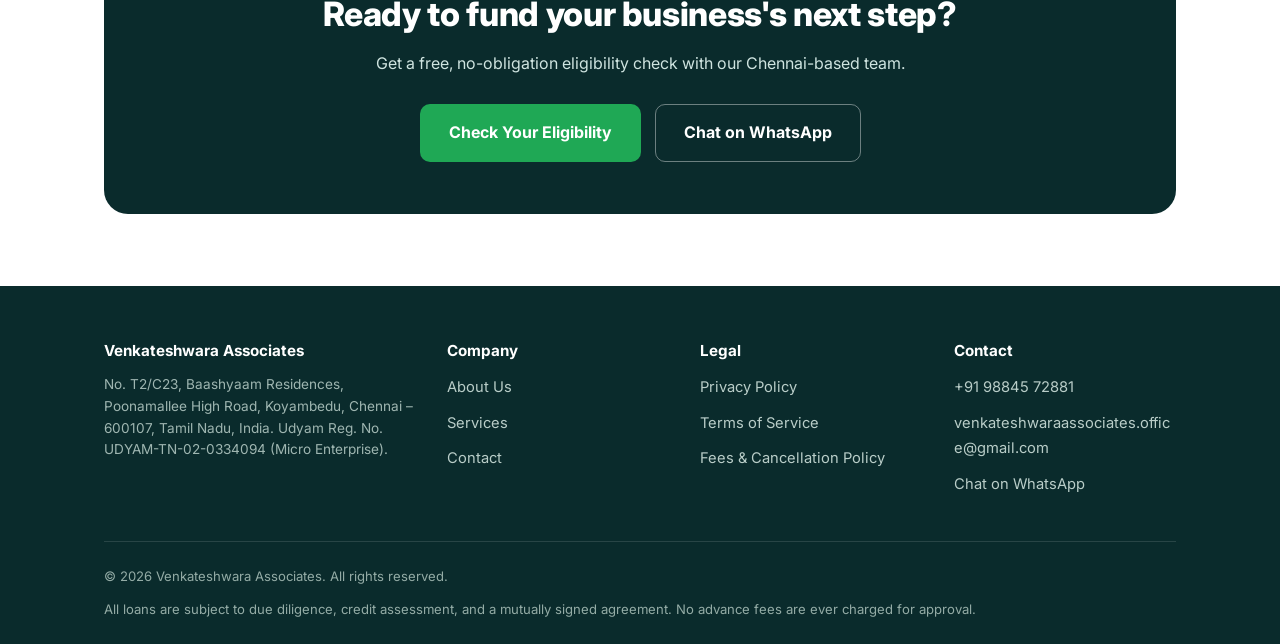
==== commit e00265b4: "Update canonical domain to venkateshwarassociates.netlify.app The live Netlify site was created as v" ====
--- a/index.html
+++ b/index.html
@@ -5,11 +5,11 @@
   <meta name="viewport" content="width=device-width, initial-scale=1.0" />
   <title>Fast Business Loans for Growing Companies | Venkateshwara Associates, Chennai</title>
   <meta name="description" content="Venkateshwara Associates provides short-term, unsecured business loans and high-value private funding (₹25 Lakhs to ₹50 Crores) to growing businesses in Chennai and Tamil Nadu. MSME registered, transparent process." />
-  <link rel="canonical" href="https://venkateshwaraassociates.netlify.app/" />
+  <link rel="canonical" href="https://venkateshwarassociates.netlify.app/" />
   <meta property="og:type" content="website" />
   <meta property="og:title" content="Fast Business Loans for Growing Companies | Venkateshwara Associates" />
   <meta property="og:description" content="Short-term unsecured business loans and high-value private funding for businesses across Tamil Nadu. MSME registered, transparent terms, no advance fees." />
-  <meta property="og:url" content="https://venkateshwaraassociates.netlify.app/" />
+  <meta property="og:url" content="https://venkateshwarassociates.netlify.app/" />
   <meta property="og:image" content="/assets/og-image.png" />
   <meta name="twitter:card" content="summary_large_image" />
   <link rel="icon" href="/assets/logo.svg" type="image/svg+xml" />
@@ -22,8 +22,8 @@
     "@context": "https://schema.org",
     "@type": "FinancialService",
     "name": "Venkateshwara Associates",
-    "url": "https://venkateshwaraassociates.netlify.app/",
-    "logo": "https://venkateshwaraassociates.netlify.app/assets/logo.svg",
+    "url": "https://venkateshwarassociates.netlify.app/",
+    "logo": "https://venkateshwarassociates.netlify.app/assets/logo.svg",
     "description": "Short-term unsecured business loans and high-value private funding for growing businesses in Tamil Nadu.",
     "address": {
       "@type": "PostalAddress",
--- a/css/style.css
+++ b/css/style.css
@@ -41,7 +41,8 @@
 /* Grid children must be allowed to shrink below their content's natural width,
    otherwise a long unbroken string (e.g. an email address) forces the whole
    grid track to overflow the viewport on narrow screens. */
-.grid-2 > *, .grid-3 > *, .contact-grid > *, .footer-grid > *, .hero-grid > *, .process > * {
+.grid-2 > *, .grid-3 > *, .contact-grid > *, .footer-grid > *, .hero-grid > *, .process > *,
+.form-grid > * {
   min-width: 0;
 }
 
@@ -56,7 +57,7 @@
   .container { padding: 0 18px; }
   .section { padding: 44px 0; }
   .hero { padding: 40px 0 32px; }
-  .page-hero { padding: 32px 0 4px; }
+  .page-hero { padding-top: 32px; padding-bottom: 4px; }
   .cta-band { padding: 36px 22px; border-radius: 18px; }
   .card { padding: 22px; }
   .info-card { padding: 20px; }
@@ -111,7 +112,8 @@
   display: flex;
   align-items: center;
   justify-content: space-between;
-  padding: 14px 0;
+  padding-top: 14px;
+  padding-bottom: 14px;
 }
 .brand { display: flex; align-items: center; gap: 10px; text-decoration: none; }
 .brand-name { font-weight: 800; color: var(--navy-dark); font-size: 1.02rem; line-height: 1.15; }
@@ -156,18 +158,19 @@
   .nav-cta .btn-outline { display: none; }
 }
 
-@media (max-width: 560px) {
-  .nav { padding: 10px 0; gap: 8px; flex-wrap: nowrap; }
-  .brand { gap: 8px; min-width: 0; flex: 1 1 auto; }
-  .brand img { width: 32px; height: 32px; flex-shrink: 0; }
-  .brand-name { font-size: 0.86rem; line-height: 1.2; }
+@media (max-width: 640px) {
+  .nav { padding-top: 10px; padding-bottom: 10px; gap: 8px; flex-wrap: nowrap; }
+  .brand { gap: 8px; min-width: 0; flex: 1 1 auto; overflow: hidden; }
+  .brand img { width: 30px; height: 30px; flex-shrink: 0; }
+  .brand-name {
+    font-size: 0.8rem; line-height: 1.2;
+    white-space: nowrap; overflow: hidden; text-overflow: ellipsis;
+    display: block; max-width: 100%; min-width: 0; flex: 1 1 auto;
+  }
   .brand-name small { display: none; }
   .nav-cta { gap: 8px; flex-shrink: 0; }
-  .nav-cta .btn-primary { padding: 10px 14px; font-size: 0.8rem; white-space: nowrap; }
-  .nav-toggle { width: 38px; height: 38px; }
-}
-
-@media (max-width: 380px) {
+  .nav-cta .btn-primary { padding: 9px 13px; font-size: 0.8rem; white-space: nowrap; }
+  .nav-toggle { width: 36px; height: 36px; flex-shrink: 0; }
   .nav-apply .cta-full { display: none; }
   .nav-apply .cta-short { display: inline; }
 }
@@ -192,7 +195,8 @@
   box-shadow: var(--shadow); padding: 28px;
 }
 .hero-card ul { margin: 0; padding: 0; list-style: none; }
-.hero-card li { display: flex; gap: 10px; padding: 10px 0; border-bottom: 1px dashed var(--line); color: var(--ink); font-weight: 600; font-size: 0.95rem; }
+.hero-card li { display: flex; gap: 10px; padding: 10px 0; border-bottom: 1px dashed var(--line); color: var(--ink); font-weight: 600; font-size: 0.95rem; min-width: 0; }
+.hero-card li .tick { flex-shrink: 0; }
 .hero-card li:last-child { border-bottom: none; }
 .tick { color: var(--accent); font-weight: 900; }
 
@@ -247,8 +251,8 @@
   display: flex;
   gap: 16px;
 }
-.notice .card-icon { background: #fff; }
-.notice p { color: var(--navy-dark); margin: 0; }
+.notice .card-icon { background: #fff; flex-shrink: 0; }
+.notice p { color: var(--navy-dark); margin: 0; min-width: 0; }
 
 /* ===== FAQ ===== */
 .faq-item { border-bottom: 1px solid var(--line); padding: 18px 0; }
@@ -291,7 +295,7 @@
 .foot-legal { max-width: 340px; font-size: 0.85rem; color: #9fb6b1; }
 
 /* ===== Misc pages ===== */
-.page-hero { padding: 48px 0 8px; }
+.page-hero { padding-top: 48px; padding-bottom: 8px; }
 .legal h2 { margin-top: 36px; }
 .legal p, .legal li { color: var(--muted); }
 .breadcrumb { font-size: 0.85rem; color: var(--muted); margin-bottom: 8px; }
@@ -299,9 +303,10 @@
 
 .form-grid { display: grid; grid-template-columns: 1fr 1fr; gap: 18px; }
 @media (max-width: 640px) { .form-grid { grid-template-columns: 1fr; } }
-.field { display: flex; flex-direction: column; gap: 6px; }
+.field { display: flex; flex-direction: column; gap: 6px; min-width: 0; }
 .field label { font-weight: 700; font-size: 0.88rem; color: var(--navy-dark); }
 .field input, .field select, .field textarea {
+  width: 100%; max-width: 100%; min-width: 0; box-sizing: border-box;
   padding: 12px 14px; border: 1px solid var(--line); border-radius: 10px; font: inherit; color: var(--ink); background: #fff;
 }
 .field input:focus, .field select:focus, .field textarea:focus { outline: 2px solid var(--accent); outline-offset: 1px; }
